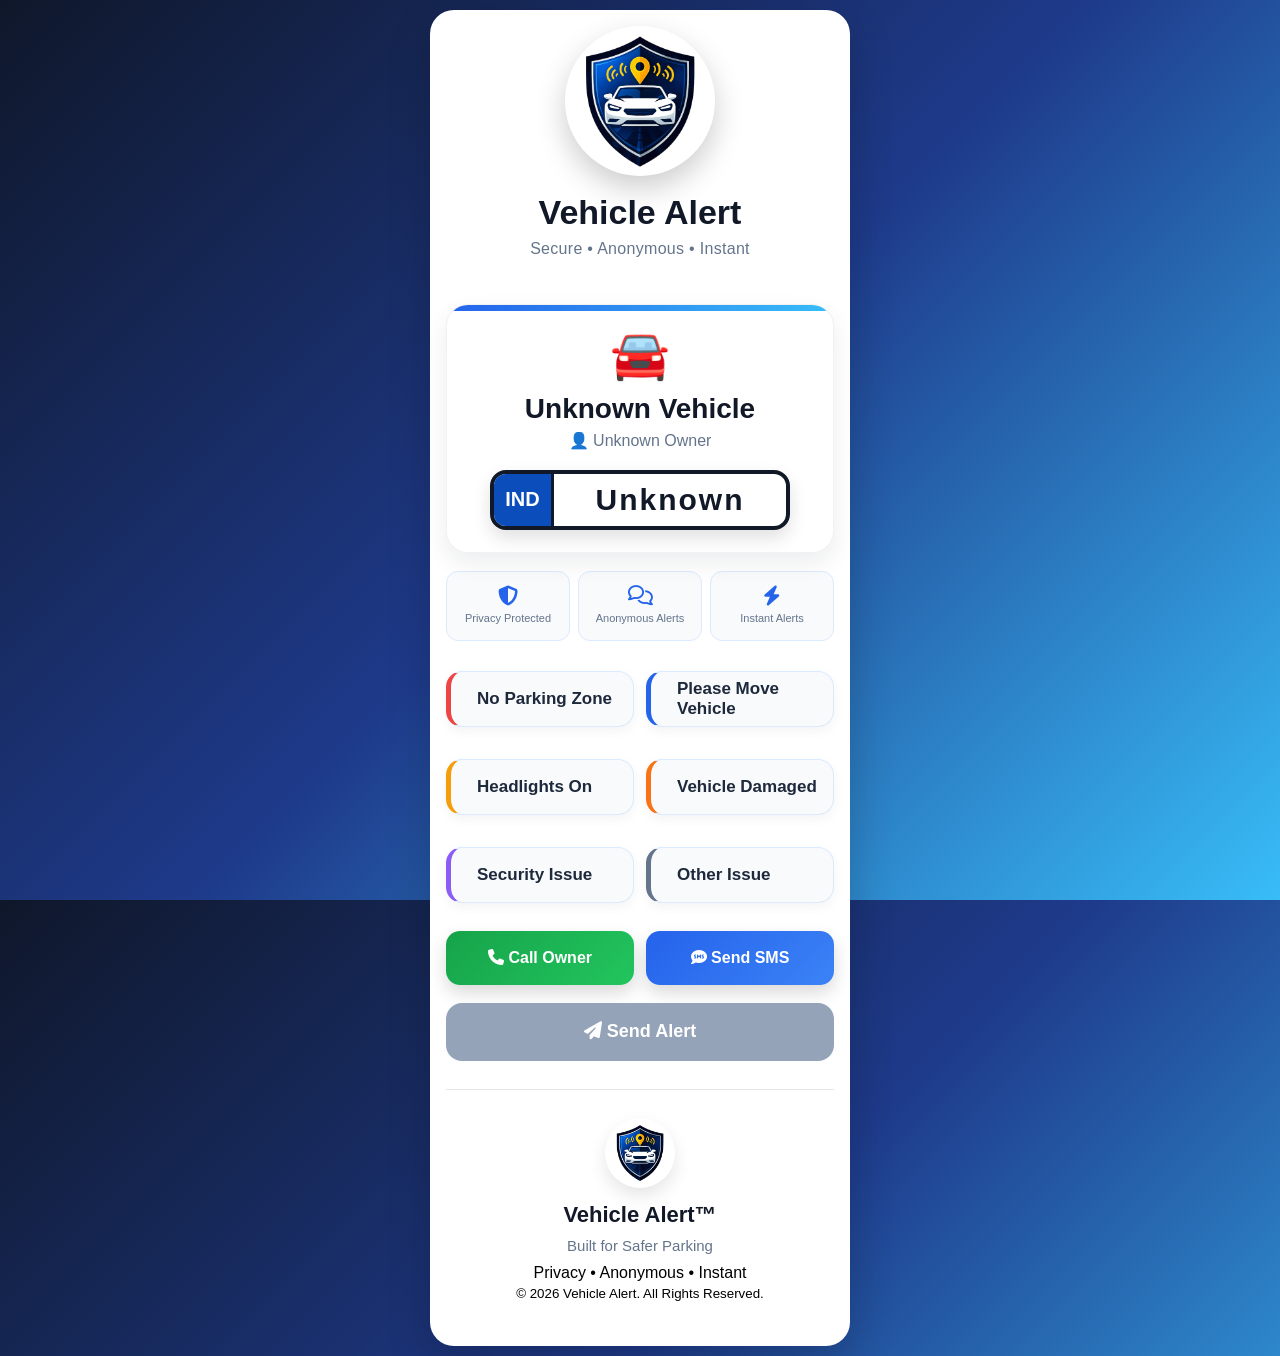
==== index.html @ 28fe3670 "Update svg index.html" ====
<!DOCTYPE html>
<html lang="en">

<head>

<meta charset="UTF-8">

<meta name="viewport" content="width=device-width, initial-scale=1.0">

<title>Vehicle Alert System</title>

<link rel="icon" href="images/logo.png">

<link rel="stylesheet"
href="https://cdnjs.cloudflare.com/ajax/libs/font-awesome/6.5.2/css/all.min.css">

<link rel="stylesheet" href="style.css">

</head>

<body>

<div class="container">

    <div class="page-header">

    <div class="logo-circle">

        <img src="images/logo.png"
             class="siteLogo"
             alt="Vehicle Alert">

    </div>

    <h1>Vehicle Alert</h1>

    <p class="subtitle">

        Secure • Anonymous • Instant

    </p>

</div>

    <!-- Vehicle Card -->

    <div class="vehicle-card">

        <div id="vehicleIcon" class="car-icon">
            🚘
        </div>

        <h2 id="carName">
            Loading...
        </h2>

        <p class="owner">

            👤
            <span id="ownerName">
                Loading...
            </span>

        </p>

        <!-- Number Plate -->

        <div class="number-plate">

            <div class="plate-left">
                IND
            </div>

            <div class="plate-right">

                <span id="plateNumber">
                    Loading...
                </span>

            </div>

        </div>

    </div>

<!-- =========================
     TRUST BADGES
========================== -->

<div class="trust-section">

    <div class="trust-card">
        <i class="fa-solid fa-shield-halved"></i>
        <span>Privacy Protected</span>
    </div>

    <div class="trust-card">
        <i class="fa-regular fa-comments"></i>
        <span>Anonymous Alerts</span>
    </div>

    <div class="trust-card">
        <i class="fa-solid fa-bolt"></i>
        <span>Instant Alerts</span>
    </div>
</div>

 <!-- Issue Buttons -->

<div class="issue-grid">

    <button class="opt danger"
    onclick="selectIssue(this,'No Parking Zone')">
        <img src="images/icons/no-parking.svg" class="issue-icon" alt="">
        <span>No Parking Zone</span>
    </button>

    <button class="opt primary"
    onclick="selectIssue(this,'Please Move Vehicle')">
        <img src="images/icons/move.svg" class="issue-icon" alt="">
        <span>Please Move Vehicle</span>
    </button>

    <button class="opt warning"
    onclick="selectIssue(this,'Headlights On')">
        <img src="images/icons/headlight.svg" class="issue-icon" alt="">
        <span>Headlights On</span>
    </button>

    <button class="opt orange"
    onclick="selectIssue(this,'Vehicle Damaged')">
        <img src="images/icons/damage.svg" class="issue-icon" alt="">
        <span>Vehicle Damaged</span>
    </button>

    <button class="opt purple"
    onclick="selectIssue(this,'Security Issue')">
        <img src="images/icons/security.svg" class="issue-icon" alt="">
        <span>Security Issue</span>
    </button>

    <button class="opt gray"
    onclick="selectIssue(this,'Other Issue')">
        <img src="images/icons/other.svg" class="issue-icon" alt="">
        <span>Other Issue</span>
    </button>

</div>

<textarea
id="otherIssue"
placeholder="Describe your issue..."
style="
display:none;
width:100%;
height:90px;
margin-top:14px;
padding:14px;
border-radius:14px;
border:2px solid #dbeafe;
font-size:15px;
resize:none;
outline:none;">
</textarea>

    <!-- Send Button -->

<div class="action-row">

    <button id="callBtn" class="call-btn" onclick="callOwner()">
        <i class="fa-solid fa-phone"></i>
        <span>Call Owner</span>
    </button>

    <button id="smsBtn" class="sms-btn" onclick="sendSMS()">
        <i class="fa-solid fa-comment-sms"></i>
        <span>Send SMS</span>
    </button>

</div>

<button
id="sendBtn"
class="send-btn"
onclick="sendAlert()"
disabled>

<i class="fa-solid fa-paper-plane"></i>

<span>Send Alert</span>

</button>

<footer class="footer">

<div class="footer-logo">

<img src="images/logo.png" alt="Vehicle Alert">

</div>

<h3>Vehicle Alert™</h3>

<p class="footer-tagline">

Built for Safer Parking

</p>

<p>

Privacy • Anonymous • Instant

</p>

<small>

© 2026 Vehicle Alert. All Rights Reserved.

</small>

</footer>

</div>

<!-- =========================
     Success Popup
========================== -->

<div id="success">

    <div class="success-card">

        <h2>✅ Alert Sent Successfully</h2>

        <p>
            Vehicle Owner has been notified successfully.
        </p>

    </div>

</div>

<!-- =========================
     Confirmation Popup
========================== -->

<div id="confirmPopup">

    <div class="confirm-card">

        <h2>⚠️ Confirm Alert</h2>

        <p>
            Are you sure you want to notify the vehicle owner?
        </p>

        <div class="confirm-buttons">

            <button
            id="cancelBtn"
            onclick="closeConfirm()">

                Cancel

            </button>

            <button
            id="confirmBtn"
            onclick="confirmSend()">

                Send Alert

            </button>

        </div>

    </div>

</div>


<!-- Load Script -->

<script src="script.js"></script>

</body>
</html>
---- style.css ----
/* ==================================================
   VEHICLE ALERT V3.0
   FINAL PREMIUM UI
================================================== */

*{
    margin:0;
    padding:0;
    box-sizing:border-box;
    -webkit-tap-highlight-color:transparent;
    font-family:"Segoe UI",Arial,sans-serif;
}

html{

    height:100%;

    overflow-x:hidden;

}

body{

    min-height:100vh;

    background:linear-gradient(135deg,#0f172a,#1e3a8a,#38bdf8);

    display:flex;

    justify-content:center;

    align-items:center;

    padding:10px;

    overflow-x:hidden;

}

.container{

    width:96%;

    max-width:420px;

    background:#ffffff;

    border-radius:24px;

    padding:16px;

    box-shadow:
    0 18px 45px rgba(0,0,0,.20);

}

h1{

    text-align:center;

    font-size:34px;

    font-weight:700;

    color:#111827;

    margin-bottom:4px;

}

.subtitle{

    text-align:center;

    font-size:13px;

    color:#6b7280;

    margin-bottom:16px;

    letter-spacing:.3px;

}

    /* =====================================
   PREMIUM VEHICLE CARD
===================================== */

.vehicle-card{

    background:#ffffff;

    border-radius:22px;

    padding:22px;

    margin-bottom:18px;

    text-align:center;

    border:1px solid #e5e7eb;

    box-shadow:0 10px 25px rgba(15,23,42,.08);

    position:relative;

    overflow:hidden;

}

/* Blue top accent */

.vehicle-card::before{

    content:"";

    position:absolute;

    top:0;
    left:0;

    width:100%;
    height:6px;

    background:linear-gradient(90deg,#2563eb,#38bdf8);

}

.car-icon{

    font-size:48px;

    margin-bottom:10px;

}

#carName{

    font-size:28px;

    font-weight:800;

    color:#111827;

    margin-bottom:6px;

}

.owner{

    font-size:16px;

    color:#64748b;

    font-weight:500;

    margin-bottom:18px;

}

/* ==========================
   PREMIUM NUMBER PLATE
========================== */

.number-plate{

    width:300px;

    max-width:100%;

    height:60px;

    margin:auto;

    display:flex;

    overflow:hidden;

    border:4px solid #111827;

    border-radius:16px;

    background:#ffffff;

    box-shadow:0 8px 18px rgba(0,0,0,.12);

}

.plate-left{

    width:60px;

    background:#0b4dbb;

    color:#ffffff;

    display:flex;

    justify-content:center;

    align-items:center;

    font-weight:700;

    font-size:20px;

    border-right:3px solid #111827;

}

.plate-right{

    flex:1;

    display:flex;

    justify-content:center;

    align-items:center;

}

#plateNumber{

    font-size:30px;

    font-weight:900;

    font-family:"Arial Black",sans-serif;

    letter-spacing:2px;

    color:#111827;

}
/* =====================================
   PREMIUM ISSUE BUTTONS
===================================== */

.opt{

    width:100%;

    height:56px;

    margin:10px 0;

    border:none;

    border-radius:16px;

    background:#f8fafc;

    border:1px solid #dbeafe;

    color:#1e293b;

    font-size:17px;

    font-weight:700;

    display:flex;

    align-items:center;

    justify-content:flex-start;

    gap:10px;

    cursor:pointer;

    transition:all .25s ease;

    box-shadow:0 4px 12px rgba(0,0,0,.05);
 padding:0 16px;

text-align:left;

}

.opt:hover{

    background:#2563eb;

    color:#ffffff;

    transform:translateY(-2px);

    box-shadow:0 8px 20px rgba(37,99,235,.25);

}

.opt.active{

    background:linear-gradient(90deg,#16a34a,#22c55e);

    color:#ffffff;

    border:none;

    box-shadow:0 8px 20px rgba(22,163,74,.30);
}

.opt i{

    width:24px;

    font-size:20px;

    text-align:center;

}



/* =====================================
   OTHER ISSUE
===================================== */

#otherIssue{

    display:none;

    width:100%;

    height:70px;

    margin-top:8px;

    padding:10px;

    border:2px solid #dbeafe;

    border-radius:10px;

    font-size:14px;

    resize:none;

    outline:none;

}

/* =====================================
   PREMIUM ACTION BUTTONS
===================================== */

.action-row{

    display:flex;

    gap:12px;

    margin-top:18px;

}

.action-row button{

    flex:1;

    height:54px;

    border:none;

    border-radius:14px;

    color:#fff;

    font-size:16px;

    font-weight:700;

    cursor:pointer;

    transition:.25s;

    box-shadow:0 8px 18px rgba(0,0,0,.15);

}

.action-row button:hover{

    transform:translateY(-2px);

}

#callBtn{

    background:linear-gradient(135deg,#16a34a,#22c55e);

}

#smsBtn{

    background:linear-gradient(135deg,#2563eb,#3b82f6);

}

/* =====================================
   SEND ALERT BUTTON
===================================== */

#sendBtn{

    width:100%;

    height:58px;

    margin-top:18px;

    border:none;

    border-radius:16px;

    background:#94a3b8;

    color:#fff;

    font-size:18px;

    font-weight:800;

    transition:.25s;

    cursor:not-allowed;

}

#sendBtn.active{

    background:linear-gradient(135deg,#ef4444,#dc2626);

    cursor:pointer;

    box-shadow:0 10px 22px rgba(239,68,68,.30);

}

#sendBtn.active:hover{

    transform:translateY(-2px);

}
/* =====================================
   SUCCESS POPUP
===================================== */

#success{

    position:fixed;

    inset:0;

    display:none;

    justify-content:center;

    align-items:center;

    background:rgba(0,0,0,.70);

    z-index:9999;

}

#success.show{

    display:flex;

}

.success-card{

    width:90%;

    max-width:300px;

    background:#fff;

    border-radius:18px;

    padding:22px;

    text-align:center;

    box-shadow:0 18px 40px rgba(0,0,0,.25);

    animation:pop .25s ease;

}

.success-card h2{

    color:#16a34a;

    font-size:22px;

    margin-bottom:8px;

}

.success-card p{

    color:#64748b;

    font-size:15px;

}


/* =====================================
   CONFIRM POPUP
===================================== */

#confirmPopup{

    position:fixed;

    inset:0;

    display:none;

    justify-content:center;

    align-items:center;

    background:rgba(0,0,0,.70);

    z-index:10000;

}

#confirmPopup.show{

    display:flex;

}

.confirm-card{

    width:90%;

    max-width:320px;

    background:#fff;

    border-radius:18px;

    padding:22px;

    text-align:center;

    box-shadow:0 18px 40px rgba(0,0,0,.25);

    animation:pop .25s ease;

}

.confirm-card h2{

    font-size:22px;

    color:#111827;

    margin-bottom:10px;

}

.confirm-card p{

    color:#64748b;

    line-height:1.5;

    margin-bottom:18px;

}

.confirm-buttons{

    display:flex;

    gap:10px;

}

.confirm-buttons button{

    flex:1;

    height:42px;

    border:none;

    border-radius:12px;

    font-size:15px;

    font-weight:600;

    cursor:pointer;

}

.confirm-buttons button:first-child{

    background:#e5e7eb;

    color:#111827;

}

.confirm-buttons button:last-child{

    background:#ef4444;

    color:#fff;

}


/* =====================================
   MOBILE RESPONSIVE
===================================== */

@media (max-width:480px){

    body{

        padding:8px;

    }

    .container{

        max-width:100%;

        padding:14px;

        border-radius:20px;

    }

    .number-plate{

        width:260px;

        height:50px;

    }

    .plate-left{

        width:48px;

        font-size:15px;

    }

    #plateNumber{

        font-size:20px;

    }

}
/* =====================================
   FINAL PREMIUM POLISH
===================================== */

/* Smooth Animation */

button,
.vehicle-card,
.container{

    transition:all .25s ease;

}

/* Better Button Touch */

button{

    -webkit-tap-highlight-color:transparent;

}

/* Compact Headings */

h1{

    line-height:1.1;

}

.subtitle{

    line-height:1.3;

}

/* Compact Text */

p{

    line-height:1.3;

}

/* Textarea */

#otherIssue{

    margin-bottom:8px;

}

/* Hover Effects */

.opt:hover,
#callBtn:hover,
#smsBtn:hover,
#sendBtn.active:hover{

    transform:translateY(-1px);

    box-shadow:0 6px 14px rgba(0,0,0,.15);

}

/* Vehicle Card Hover */

.vehicle-card:hover{

    transform:translateY(-2px);

}

/* Container Shadow */

.container{

    overflow:hidden;

}

/* Prevent Horizontal Scroll */

html,
body{

    overflow-x:hidden;

}

/* Small Phones */

@media (max-height:700px){

    h1{

        font-size:30px;

    }

    .subtitle{

        margin-bottom:10px;

    }

    .vehicle-card{

        padding:12px;

        margin-bottom:10px;

    }

    .opt{

        height:40px;

        margin:5px 0;

        font-size:14px;

    }

    .action-row button{

        height:40px;

        font-size:14px;

    }

    #sendBtn{

        height:44px;

        font-size:15px;

    }

    #otherIssue{

        height:60px;

    }

}
/* ==========================================
   VEHICLE ALERT V3.0 FINAL
   FINAL OPTIMIZATION
========================================== */

/* Smooth scrolling */

html{

    scroll-behavior:smooth;

}

/* Images */

img{

    max-width:100%;

    height:auto;

    display:block;

}

/* Inputs */

input,
textarea,
button{

    font-family:inherit;

}

/* Remove blue tap */

button,
input,
textarea{

    -webkit-tap-highlight-color:transparent;

}

/* Better Focus */

button:focus,
input:focus,
textarea:focus{

    outline:none;

}

/* Prevent text selection on buttons */

button{

    user-select:none;

}

/* Better number plate */

.number-plate{

    overflow:hidden;

}

/* Vehicle Card */

.vehicle-card{

    border:1px solid rgba(0,0,0,.05);

}

/* Popup Animation */

.confirm-card,
.success-card{

    animation:popup .25s ease;

}

@keyframes popup{

    from{

        transform:scale(.92);

        opacity:0;

    }

    to{

        transform:scale(1);

        opacity:1;

    }

}

/* Better Button Press */

button:active{

    transform:scale(.98);

}

/* Disable horizontal scroll */

body{

    overflow-x:hidden;

}
/* ==========================================
   PREMIUM HEADER FINAL
========================================== */

.page-header{

    display:flex;
    flex-direction:column;
    align-items:center;
    margin-bottom:28px;

}

.logo-circle{

    width:150px;
    height:150px;

    background:#ffffff;

    border-radius:50%;

    display:flex;
    justify-content:center;
    align-items:center;

    overflow:hidden;

    margin-bottom:18px;

    box-shadow:0 12px 30px rgba(0,0,0,.20);

}

.siteLogo{

    width:135px;
    height:135px;

    object-fit:contain;

    display:block;

    max-width:none;

}

.page-header h1{

    color:#111827;

    font-size:34px;

    font-weight:800;

    margin:0;

}

.page-header .subtitle{

    color:#64748b;

    font-size:16px;

    margin-top:8px;

}


/* ==========================================
   PROFESSIONAL FOOTER
========================================== */

.footer{

    margin-top:28px;

    padding:28px 20px;

    text-align:center;

    border-top:1px solid #e5e7eb;

}

.footer-logo{

    width:70px;

    height:70px;

    margin:0 auto 14px;

    background:#ffffff;

    border-radius:50%;

    display:flex;

    justify-content:center;

    align-items:center;

    box-shadow:0 8px 18px rgba(0,0,0,.10);

    overflow:hidden;

}

.footer-logo img{

    width:58px;

    height:58px;

    object-fit:contain;

}

.footer h3{

    font-size:22px;

    color:#111827;

    margin-bottom:8px;

    font-weight:800;

}

.footer-tagline{

    color:#64748b;

    font-size:15px;

    margin-bottom:8px;

}

.footer-version{

    color:#94a3b8;

    font-size:13px;

    letter-spacing:.5px;

}
/* =====================================
   TRUST SECTION
===================================== */

.trust-section{
    display:grid;
    grid-template-columns:repeat(3,1fr);
    gap:8px;
    margin:16px 0 20px;
}

.trust-card{
    background:#f8fafc;
    border:1px solid #dbeafe;
    border-radius:12px;
    padding:8px 6px;
    min-height:70px;

    display:flex;
    flex-direction:column;
    justify-content:center;
    align-items:center;

    transition:.25s ease;
}

.trust-card:hover{
    transform:translateY(-2px);
    box-shadow:0 6px 18px rgba(37,99,235,.12);
}

.trust-card i{
    font-size:20px;
    color:#2563eb;
    margin-bottom:6px;
}

.trust-card span{
    font-size:11px;
    font-weight:500;
    line-height:1.2;
    color:#64748b;
}

.issue-grid{

    display:grid;

    grid-template-columns:repeat(2,1fr);

    gap:12px;

    margin:16px 0;

}

.opt.danger{

    border-left:5px solid #ef4444;

}

.opt.primary{

    border-left:5px solid #2563eb;

}

.opt.warning{

    border-left:5px solid #f59e0b;

}

.opt.orange{

    border-left:5px solid #f97316;

}

.opt.purple{

    border-left:5px solid #8b5cf6;

}

.opt.gray{

    border-left:5px solid #64748b;

}
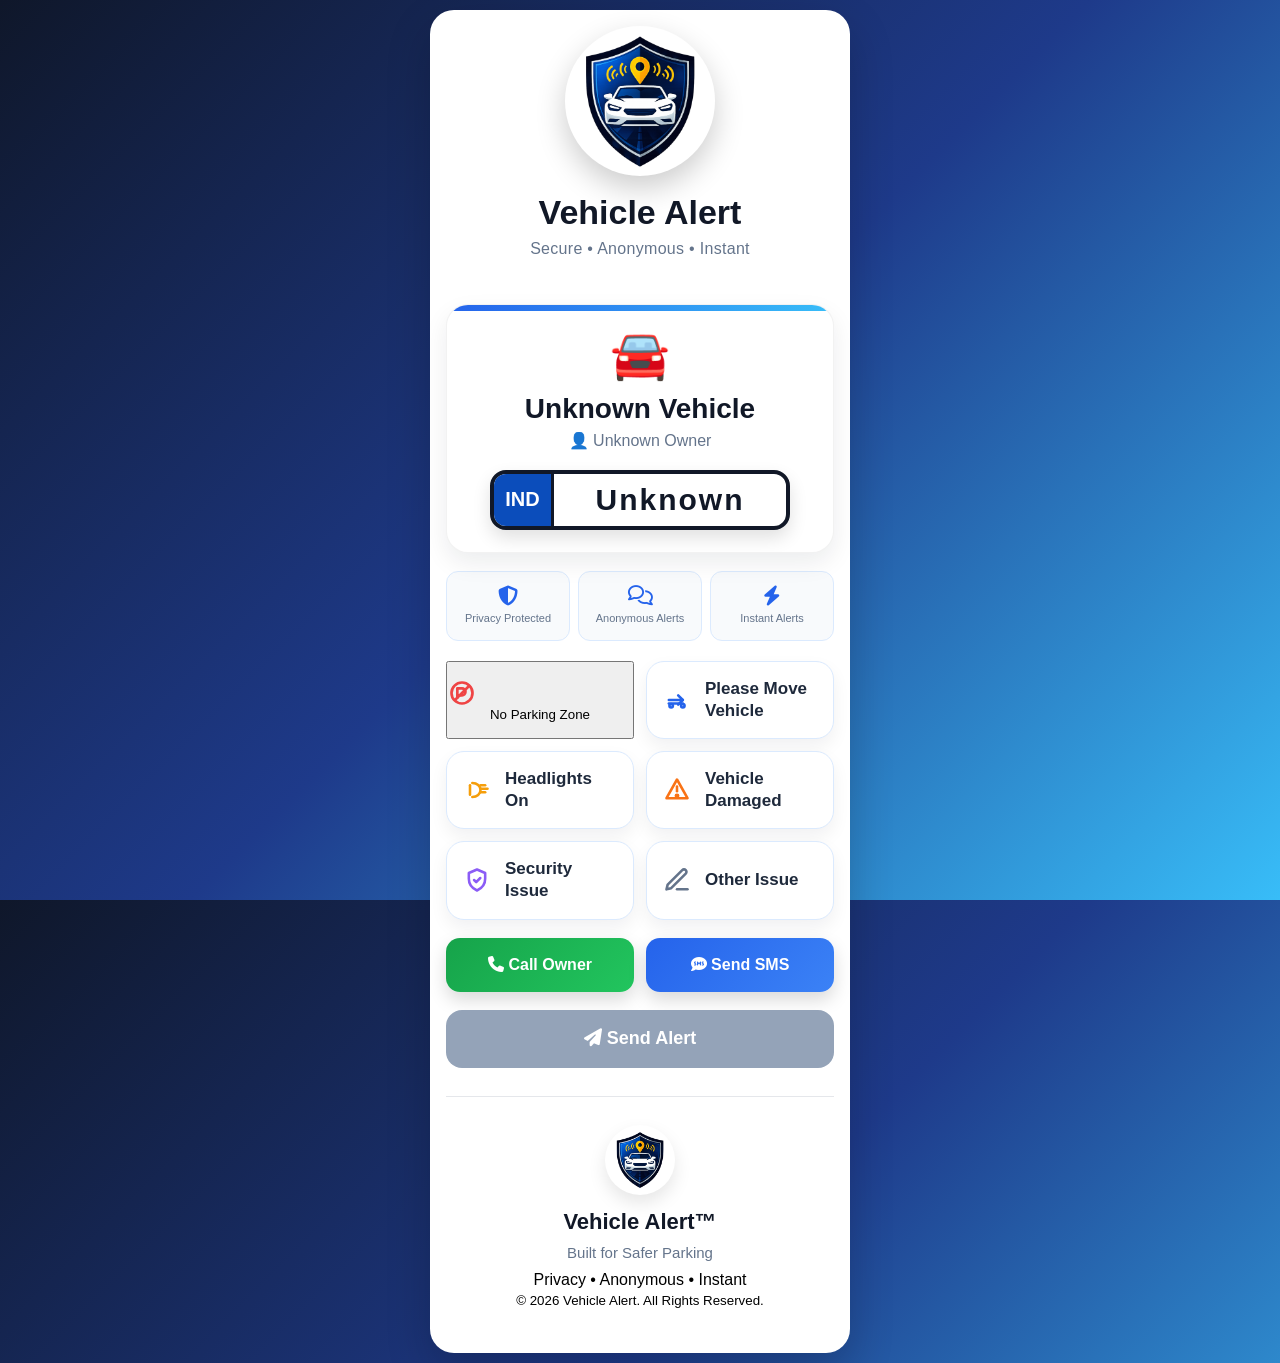
==== commit d4f734a2: "Update index.html" ====
--- a/index.html
+++ b/index.html
@@ -109,7 +109,7 @@
 
 <div class="issue-grid">
 
-    <button class="opt danger"
+    <button class=""
     onclick="selectIssue(this,'No Parking Zone')">
         <img src="images/icons/no-parking.svg" class="issue-icon" alt="">
         <span>No Parking Zone</span>
--- a/style.css
+++ b/style.css
@@ -241,73 +241,88 @@
 
     width:100%;
 
-    height:56px;
-
-    margin:10px 0;
-
-    border:none;
-
-    border-radius:16px;
-
-    background:#f8fafc;
+    min-height:72px;
+
+    padding:16px;
+
+    border-radius:18px;
+
+    background:#ffffff;
 
     border:1px solid #dbeafe;
 
+    display:flex;
+
+    align-items:center;
+
+    justify-content:flex-start;
+
+    gap:14px;
+
+    cursor:pointer;
+
+    transition:.25s ease;
+
+    box-shadow:0 8px 18px rgba(15,23,42,.06);
+
     color:#1e293b;
 
     font-size:17px;
 
     font-weight:700;
 
-    display:flex;
-
-    align-items:center;
-
-    justify-content:flex-start;
-
-    gap:10px;
-
-    cursor:pointer;
-
-    transition:all .25s ease;
-
-    box-shadow:0 4px 12px rgba(0,0,0,.05);
- padding:0 16px;
-
-text-align:left;
+    text-align:left;
 
 }
 
 .opt:hover{
 
-    background:#2563eb;
+    transform:translateY(-3px);
+
+    box-shadow:0 12px 24px rgba(37,99,235,.18);
+
+}
+
+.opt.active{
+
+    background:linear-gradient(135deg,#2563eb,#1d4ed8);
 
     color:#ffffff;
 
-    transform:translateY(-2px);
-
-    box-shadow:0 8px 20px rgba(37,99,235,.25);
-
-}
-
-.opt.active{
-
-    background:linear-gradient(90deg,#16a34a,#22c55e);
-
-    color:#ffffff;
-
-    border:none;
-
-    box-shadow:0 8px 20px rgba(22,163,74,.30);
-}
-
-.opt i{
+    border-color:#2563eb;
+
+}
+
+.opt span{
+
+    flex:1;
+
+    line-height:1.3;
+
+}
+
+.issue-icon{
 
     width:24px;
-
-    font-size:20px;
-
-    text-align:center;
+    height:24px;
+
+    flex-shrink:0;
+
+    object-fit:contain;
+
+    transition:.25s ease;
+
+}
+
+.opt:hover .issue-icon{
+
+    transform:scale(1.08);
+
+}
+
+.opt.active .issue-icon{
+
+    filter:brightness(0) invert(1);
 
 }
 
@@ -663,6 +678,14 @@
         font-size:20px;
 
     }
+
+.issue-icon{
+
+    width:24px;
+
+    height:24px;
+
+}
 
 }
 /* =====================================
@@ -1142,38 +1165,39 @@
 
 }
 
-.opt.danger{
-
-    border-left:5px solid #ef4444;
-
-}
-
-.opt.primary{
-
-    border-left:5px solid #2563eb;
-
-}
-
-.opt.warning{
-
-    border-left:5px solid #f59e0b;
-
-}
-
-.opt.orange{
-
-    border-left:5px solid #f97316;
-
-}
-
-.opt.purple{
-
-    border-left:5px solid #8b5cf6;
-
-}
-
-.opt.gray{
-
-    border-left:5px solid #64748b;
+
+/* =====================================
+   VEHICLE ALERT ICONS
+===================================== */
+
+.issue-icon{
+
+    width:28px;
+
+    height:28px;
+
+    object-fit:contain;
+
+    flex-shrink:0;
+
+    transition:.25s ease;
+
+}
+
+.opt span{
+
+    flex:1;
+
+}
+
+.opt:hover .issue-icon{
+
+    transform:scale(1.08);
+
+}
+
+.opt.active .issue-icon{
+
+    filter:brightness(0) invert(1);
 
 }
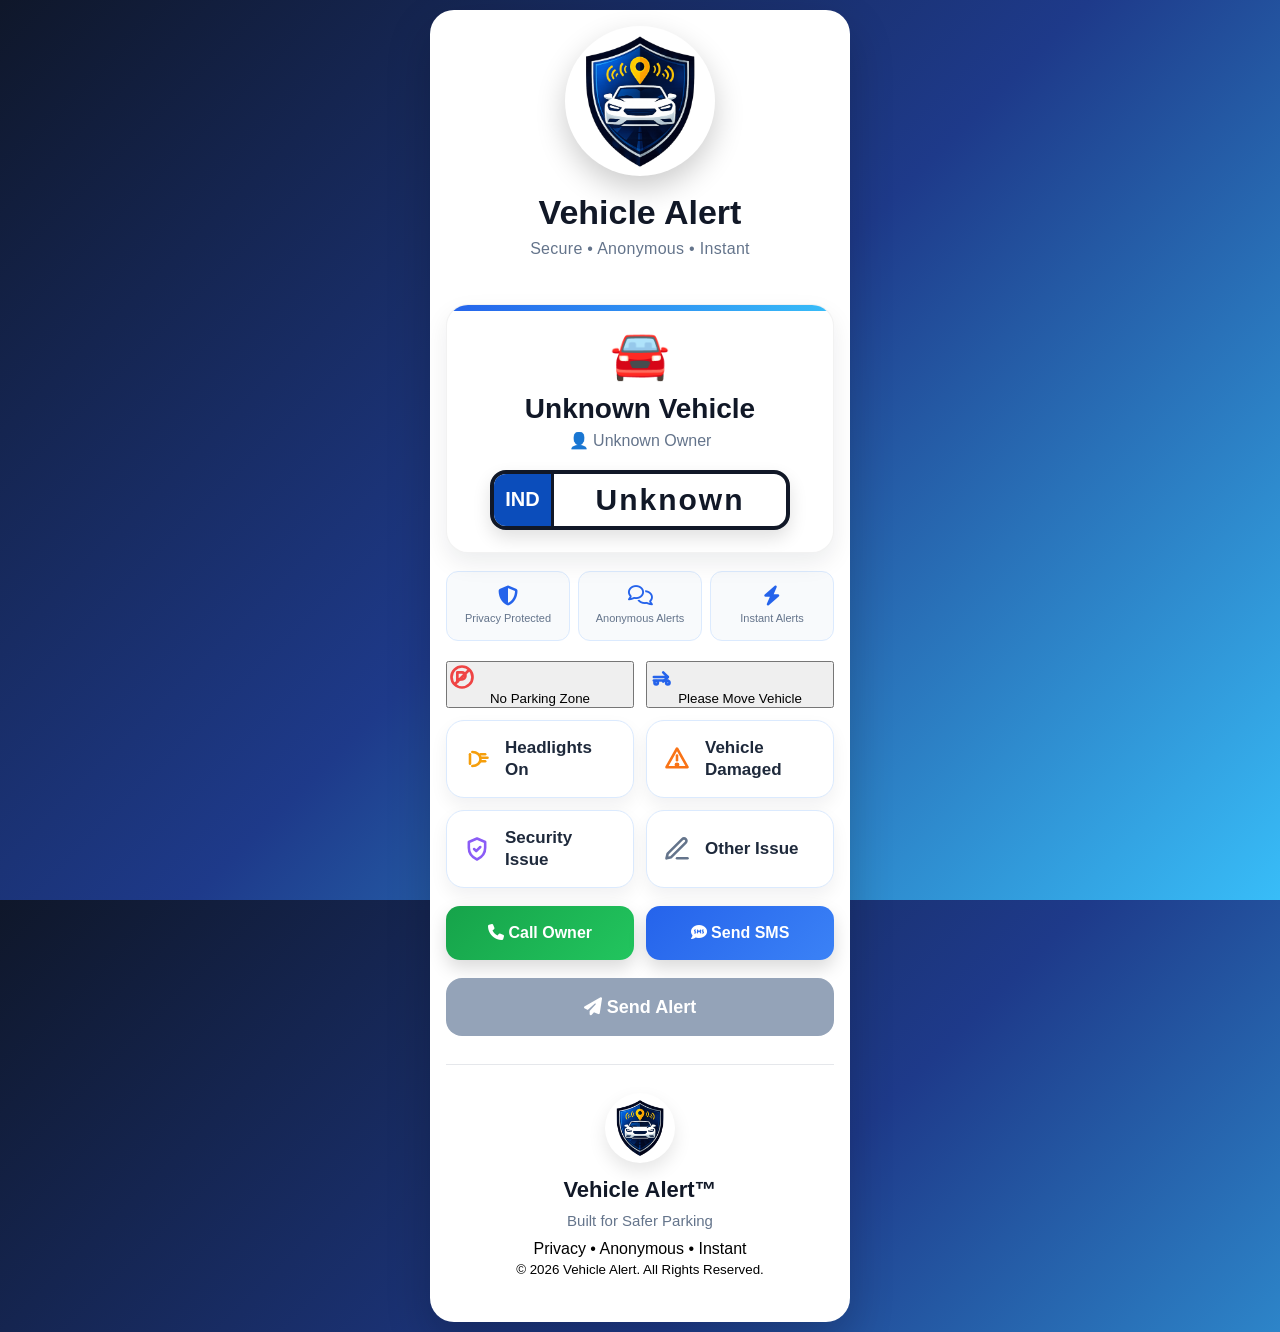
==== commit 7337d8be: "Update index.html" ====
--- a/index.html
+++ b/index.html
@@ -115,7 +115,7 @@
         <span>No Parking Zone</span>
     </button>
 
-    <button class="opt primary"
+    <button class=""
     onclick="selectIssue(this,'Please Move Vehicle')">
         <img src="images/icons/move.svg" class="issue-icon" alt="">
         <span>Please Move Vehicle</span>
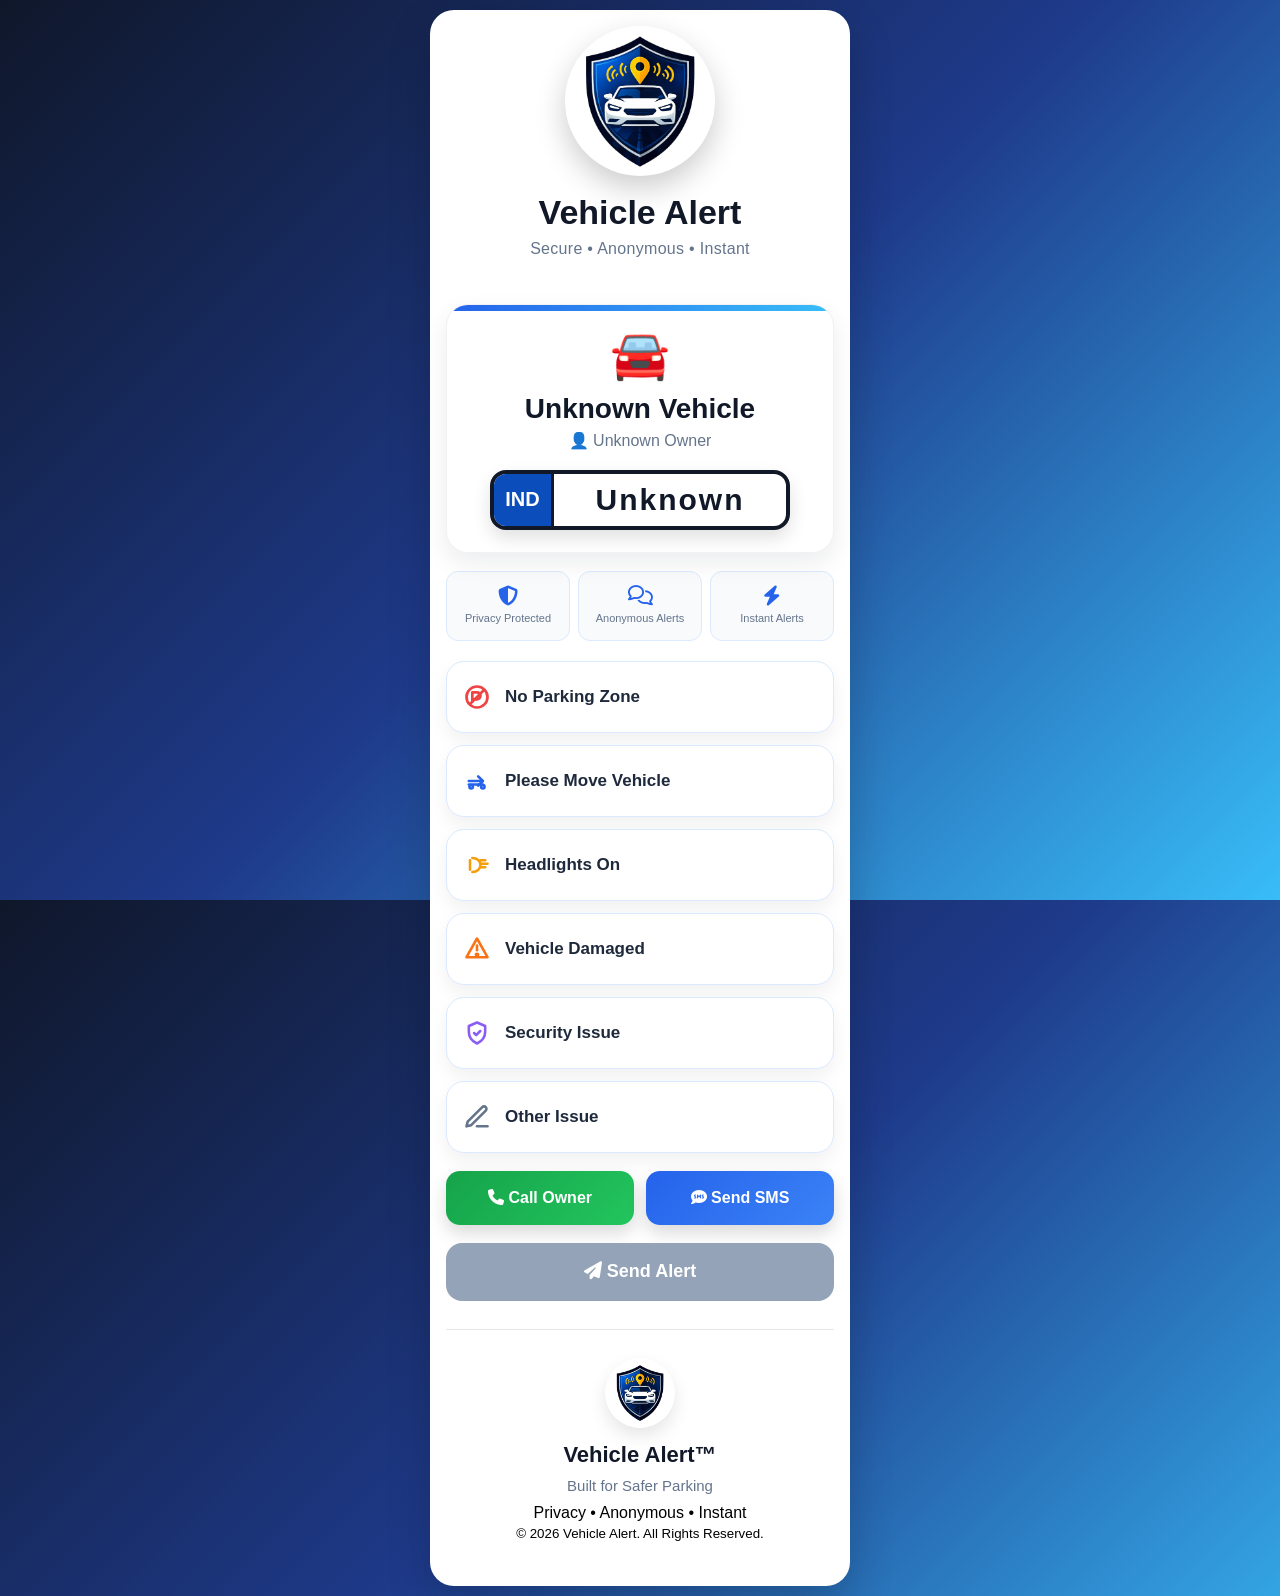
==== commit 02e3070c: "Update index.html" ====
--- a/index.html
+++ b/index.html
@@ -109,13 +109,13 @@
 
 <div class="issue-grid">
 
-    <button class=""
+    <button class="opt danger"
     onclick="selectIssue(this,'No Parking Zone')">
         <img src="images/icons/no-parking.svg" class="issue-icon" alt="">
         <span>No Parking Zone</span>
     </button>
 
-    <button class=""
+    <button class="opt primary"
     onclick="selectIssue(this,'Please Move Vehicle')">
         <img src="images/icons/move.svg" class="issue-icon" alt="">
         <span>Please Move Vehicle</span>
--- a/style.css
+++ b/style.css
@@ -1157,7 +1157,7 @@
 
     display:grid;
 
-    grid-template-columns:repeat(2,1fr);
+    grid-template-columns:1fr;
 
     gap:12px;
 
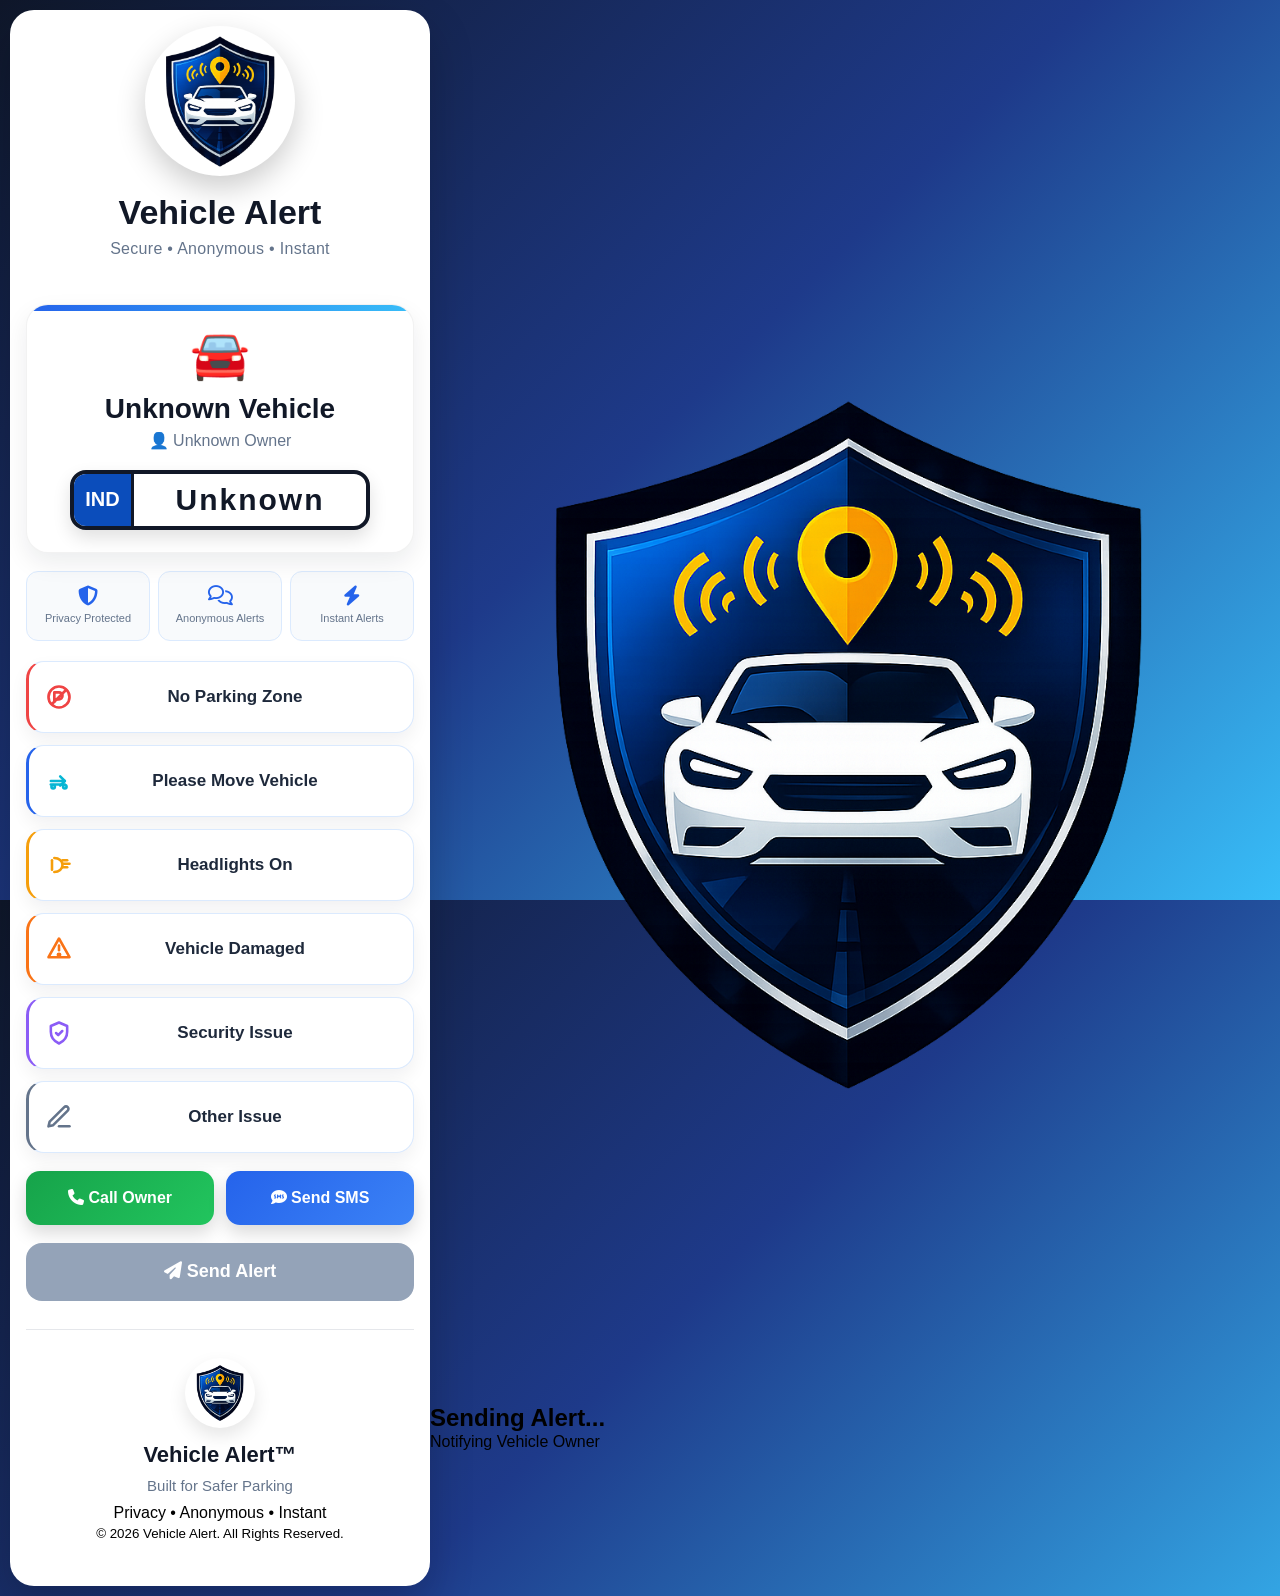
==== commit e4945b84: "Update index.html" ====
--- a/index.html
+++ b/index.html
@@ -279,6 +279,19 @@
 
 </div>
 
+<div id="loadingOverlay">
+    <div class="loader-box">
+
+        <img src="logo.png" class="loader-logo">
+
+        <div class="loader-spinner"></div>
+
+        <h2>Sending Alert...</h2>
+
+        <p>Notifying Vehicle Owner</p>
+
+    </div>
+</div>
 
 <!-- Load Script -->
 
--- a/style.css
+++ b/style.css
@@ -255,9 +255,9 @@
 
     align-items:center;
 
-    justify-content:flex-start;
-
-    gap:14px;
+    justify-content:center;
+
+    gap:12px;
 
     cursor:pointer;
 
@@ -271,8 +271,11 @@
 
     font-weight:700;
 
-    text-align:left;
-
+    text-align:center;
+
+    position:relative;
+
+    overflow:hidden;
 }
 
 .opt:hover{
@@ -283,20 +286,25 @@
 
 }
 
+
 .opt.active{
 
     background:linear-gradient(135deg,#2563eb,#1d4ed8);
 
-    color:#ffffff;
+    color:#fff;
 
     border-color:#2563eb;
 
-}
-
+    box-shadow:
+    0 0 0 2px rgba(37,99,235,.20),
+    0 12px 28px rgba(37,99,235,.35);
+
+    transform:translateY(-2px) scale(1.02);
+}
 .opt span{
 
-    flex:1;
-
+    flex:none;
+    text-align:center;
     line-height:1.3;
 
 }
@@ -320,13 +328,11 @@
 
 }
 
+
+
 .opt.active .issue-icon{
-
-    filter:brightness(0) invert(1);
-
-}
-
-
+    filter:none;
+}
 
 /* =====================================
    OTHER ISSUE
@@ -1196,8 +1202,68 @@
 
 }
 
-.opt.active .issue-icon{
-
-    filter:brightness(0) invert(1);
+
+
+.opt.danger{
+    border-left:3px solid #ef4444;
+}
+
+.opt.primary{
+    border-left:3px solid #2563eb;
+}
+
+.opt.warning{
+    border-left:3px solid #f59e0b;
+}
+
+.opt.orange{
+    border-left:3px solid #f97316;
+}
+
+.opt.purple{
+    border-left:3px solid #8b5cf6;
+}
+
+.opt.gray{
+    border-left:3px solid #64748b;
+}
+
+.opt::after{
+
+    content:"";
+
+    opacity:0;
+
+    transition:.25s;
+
+}
+
+.opt.active::after{
+
+    content:"✓";
+
+    width:30px;
+
+    height:30px;
+
+    border-radius:50%;
+
+    background:#22c55e;
+
+    color:#fff;
+
+    display:flex;
+
+    align-items:center;
+
+    justify-content:center;
+
+    font-size:18px;
+
+    font-weight:700;
+
+    box-shadow:0 4px 14px rgba(34,197,94,.45);
+
+    opacity:1;
 
 }
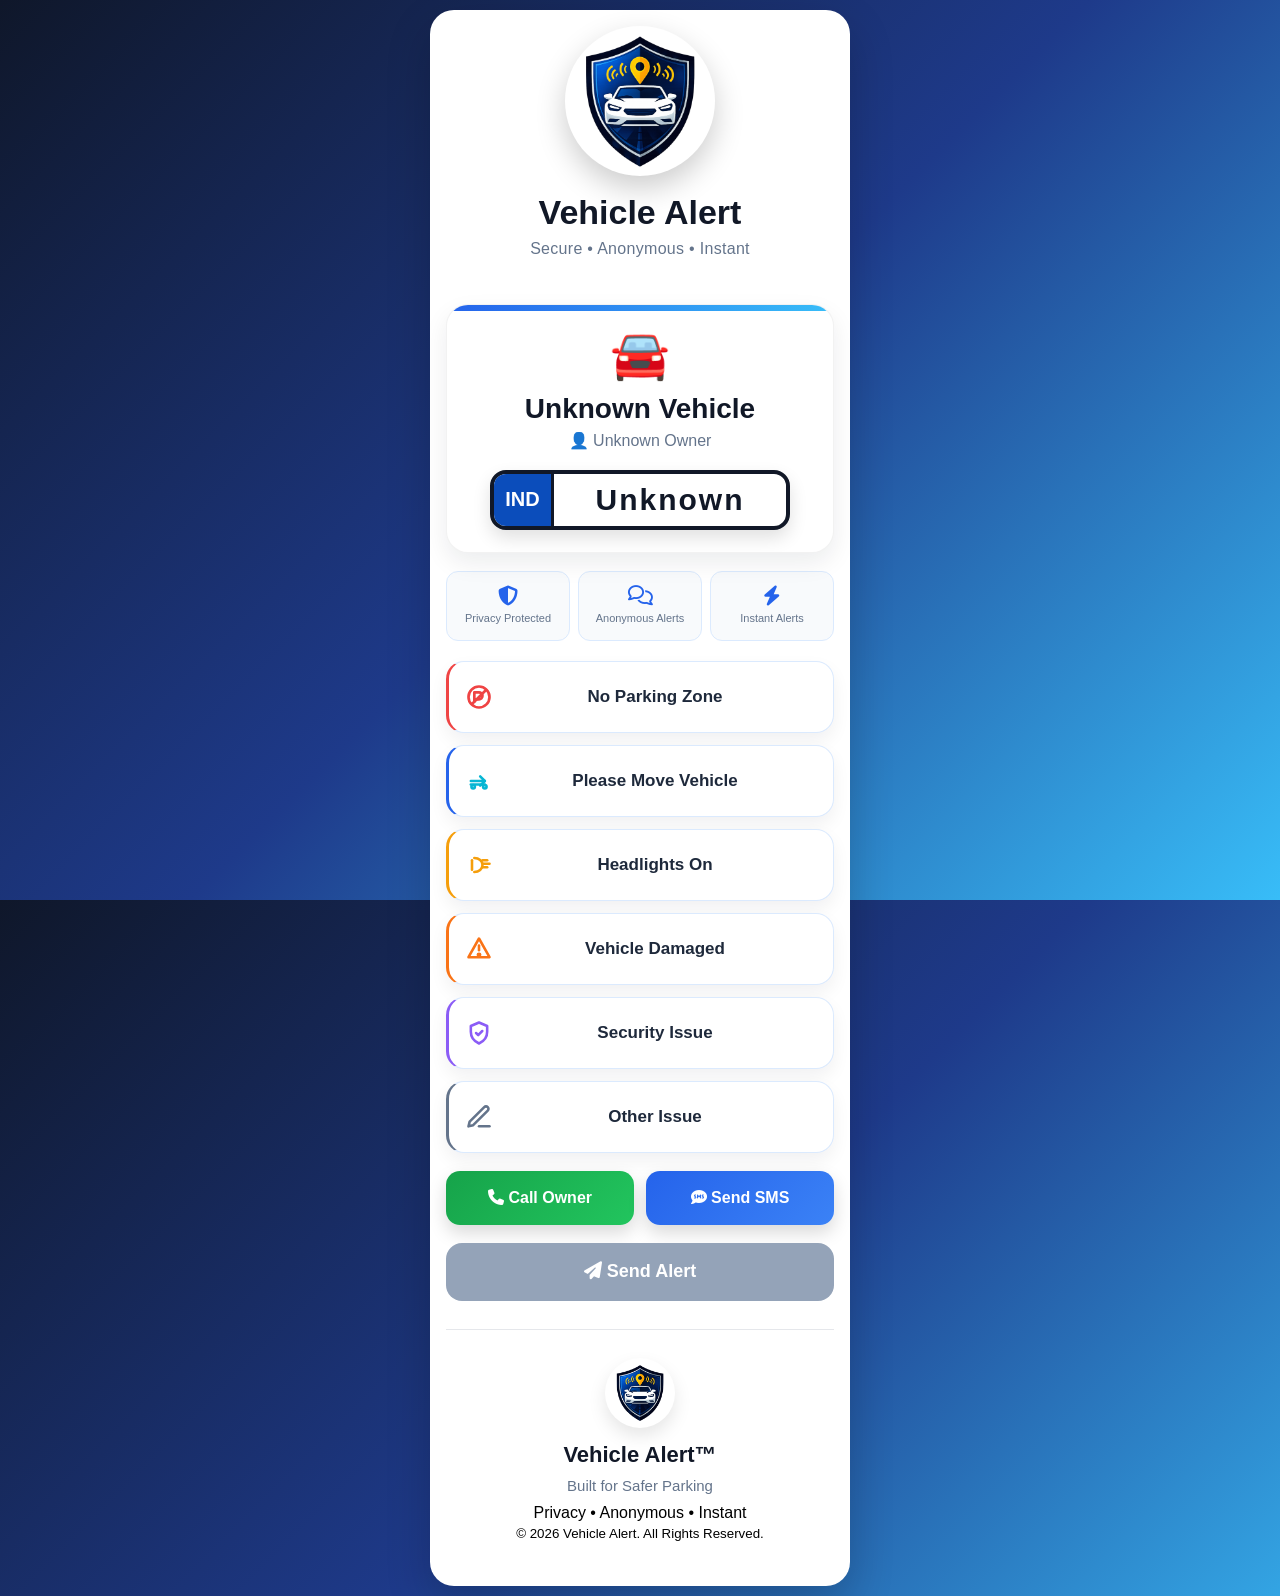
==== commit 599e3f4d: "Update index.html" ====
--- a/index.html
+++ b/index.html
@@ -244,33 +244,37 @@
 <!-- =========================
      Confirmation Popup
 ========================== -->
-
-<div id="confirmPopup">
-
-    <div class="confirm-card">
-
-        <h2>⚠️ Confirm Alert</h2>
+<div id="confirmPopup" class="popup-overlay">
+
+    <div class="popup-card">
+
+        <button class="popup-close"
+                onclick="closeConfirm()">
+            ✕
+        </button>
+
+        <div class="popup-icon">
+            🚨
+        </div>
+
+        <h2>Confirm Alert</h2>
 
         <p>
             Are you sure you want to notify the vehicle owner?
         </p>
 
-        <div class="confirm-buttons">
+        <div class="popup-buttons">
 
             <button
-            id="cancelBtn"
-            onclick="closeConfirm()">
-
+                class="cancel-btn"
+                onclick="closeConfirm()">
                 Cancel
-
             </button>
 
             <button
-            id="confirmBtn"
-            onclick="confirmSend()">
-
-                Send Alert
-
+                class="confirm-btn"
+                onclick="confirmSend()">
+                🚨 Send Alert
             </button>
 
         </div>
--- a/style.css
+++ b/style.css
@@ -1266,4 +1266,254 @@
 
     opacity:1;
 
+}
+
+/* ===== PREMIUM LOADER ===== */
+
+#loadingOverlay{
+    position:fixed;
+    inset:0;
+    background:rgba(15,23,42,.78);
+    backdrop-filter:blur(10px);
+    display:none;
+    justify-content:center;
+    align-items:center;
+    z-index:99999;
+}
+
+#loadingOverlay.show{
+    display:flex;
+}
+
+.loader-box{
+    width:290px;
+    background:#fff;
+    border-radius:22px;
+    padding:30px;
+    text-align:center;
+    animation:popup .3s ease;
+}
+
+.loader-logo{
+    width:80px;
+    height:80px;
+    margin:auto auto 18px;
+}
+
+.loader-spinner{
+    width:48px;
+    height:48px;
+    margin:0 auto 18px;
+    border:4px solid #dbeafe;
+    border-top:4px solid #2563eb;
+    border-radius:50%;
+    animation:spin .8s linear infinite;
+}
+
+.loader-box h2{
+    font-size:24px;
+    color:#111827;
+    margin-bottom:8px;
+}
+
+.loader-box p{
+    color:#64748b;
+}
+
+@keyframes spin{
+    to{
+        transform:rotate(360deg);
+    }
+}
+.popup-overlay{
+
+position:fixed;
+inset:0;
+
+background:rgba(10,15,30,.55);
+backdrop-filter:blur(8px);
+
+display:flex;
+align-items:center;
+justify-content:center;
+
+opacity:0;
+visibility:hidden;
+
+transition:.3s;
+
+z-index:9999;
+
+}
+
+.popup-overlay.show{
+
+opacity:1;
+visibility:visible;
+
+}
+
+.popup-card{
+
+width:90%;
+max-width:360px;
+
+background:#fff;
+
+border-radius:28px;
+
+padding:28px;
+
+text-align:center;
+
+position:relative;
+
+box-shadow:
+0 25px 60px rgba(0,0,0,.22);
+
+transform:scale(.88);
+
+transition:.35s cubic-bezier(.2,.8,.2,1);
+
+}
+
+.popup-overlay.show .popup-card{
+
+transform:scale(1);
+
+}
+
+.popup-close{
+
+position:absolute;
+right:16px;
+top:16px;
+
+border:none;
+background:none;
+
+font-size:20px;
+
+cursor:pointer;
+
+opacity:.45;
+
+}
+
+.popup-icon{
+
+width:74px;
+height:74px;
+
+margin:auto;
+
+border-radius:50%;
+
+display:flex;
+align-items:center;
+justify-content:center;
+
+font-size:34px;
+
+background:linear-gradient(
+135deg,
+#ff5d5d,
+#ff1f3d
+);
+
+color:#fff;
+
+box-shadow:
+0 10px 30px rgba(255,0,50,.35);
+
+margin-bottom:18px;
+
+}
+
+.popup-card h2{
+
+font-size:31px;
+
+margin-bottom:10px;
+
+font-weight:800;
+
+color:#111827;
+
+}
+
+.popup-card p{
+
+font-size:17px;
+
+line-height:1.5;
+
+color:#6b7280;
+
+margin-bottom:26px;
+
+}
+
+.popup-buttons{
+
+display:flex;
+
+gap:14px;
+
+}
+
+.cancel-btn,
+.confirm-btn{
+
+flex:1;
+
+height:54px;
+
+border:none;
+
+border-radius:16px;
+
+font-size:17px;
+
+font-weight:700;
+
+cursor:pointer;
+
+transition:.25s;
+
+}
+
+.cancel-btn{
+
+background:#f2f4f7;
+
+color:#374151;
+
+}
+
+.confirm-btn{
+
+color:#fff;
+
+background:linear-gradient(
+135deg,
+#ff5b5b,
+#ff2045
+);
+
+box-shadow:
+0 12px 24px rgba(255,0,50,.25);
+
+}
+
+.confirm-btn:active{
+
+transform:scale(.97);
+
+}
+
+.cancel-btn:active{
+
+transform:scale(.97);
+
 }
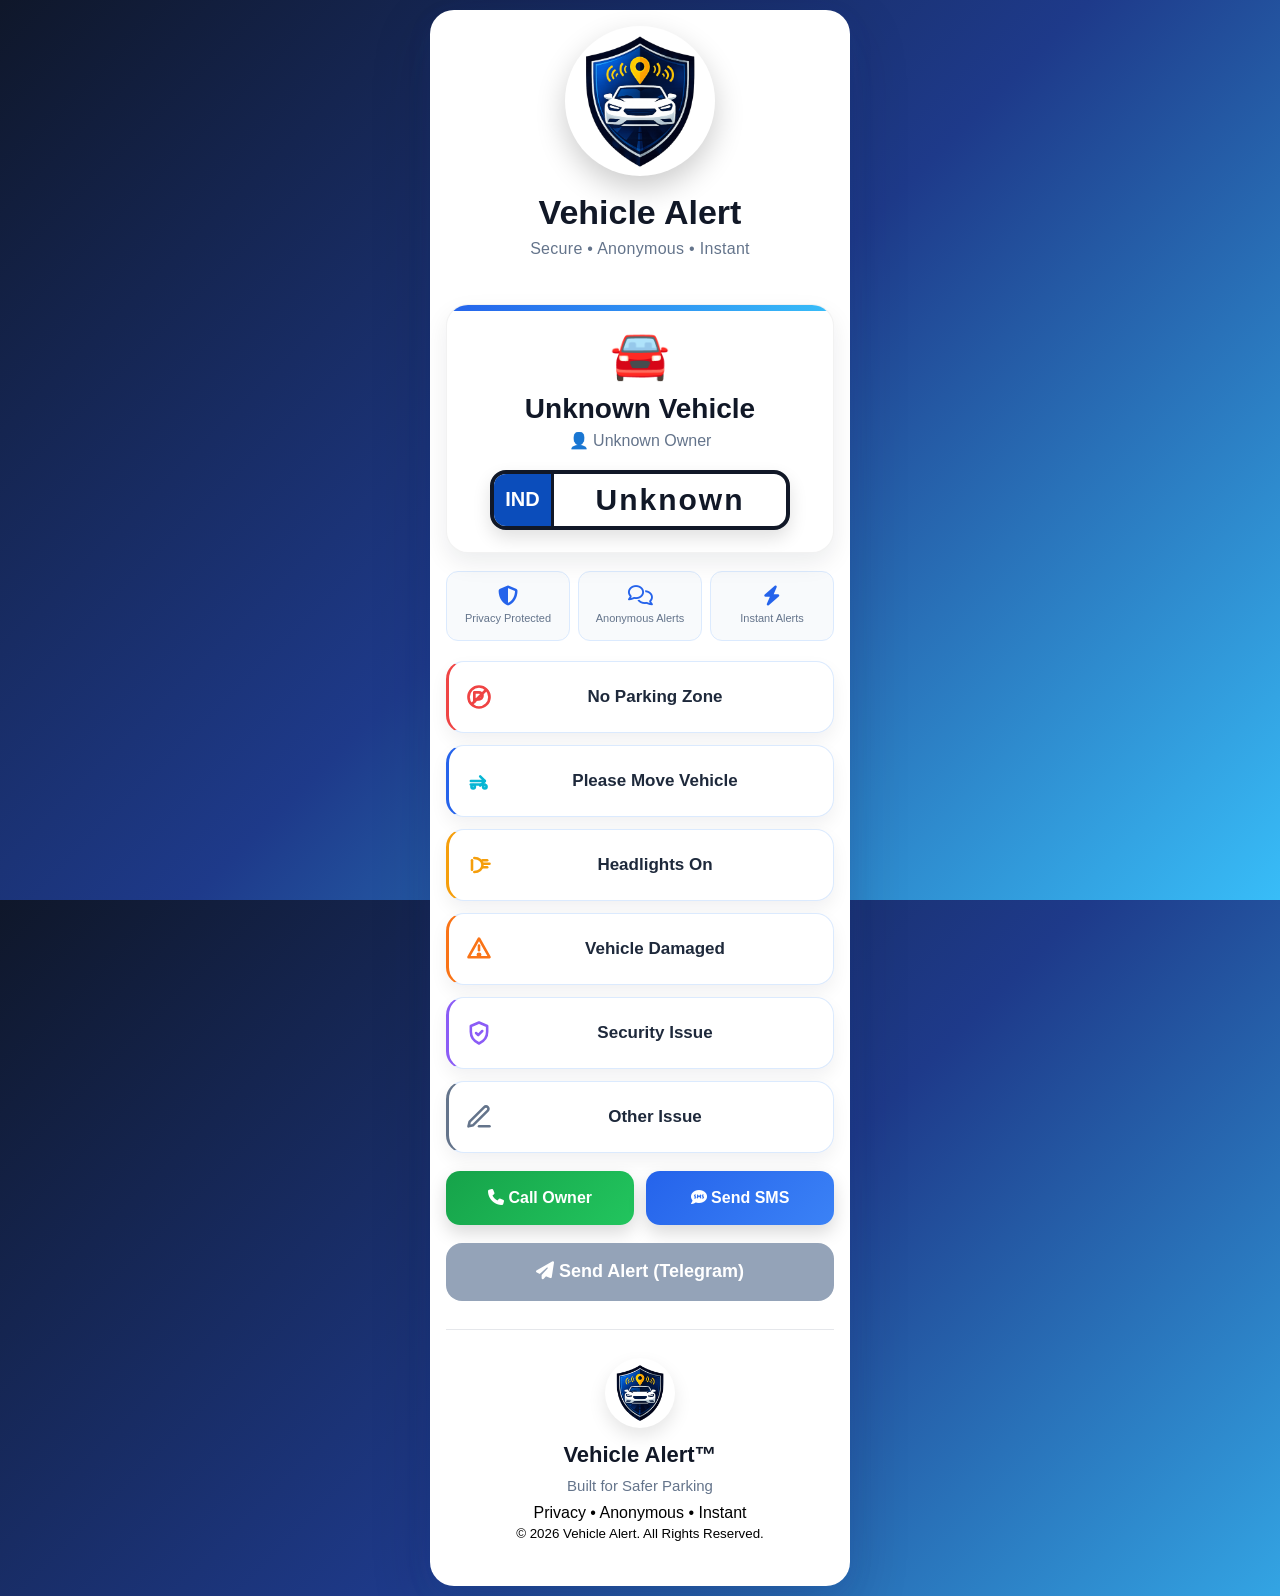
==== commit 1aab30a8: "Update index.html" ====
--- a/index.html
+++ b/index.html
@@ -187,7 +187,7 @@
 
 <i class="fa-solid fa-paper-plane"></i>
 
-<span>Send Alert</span>
+<span>Send Alert (Telegram)</span>
 
 </button>
 
@@ -242,24 +242,27 @@
 </div>
 
 <!-- =========================
-     Confirmation Popup
+     PREMIUM CONFIRM POPUP
 ========================== -->
+
 <div id="confirmPopup" class="popup-overlay">
 
     <div class="popup-card">
 
         <button class="popup-close"
                 onclick="closeConfirm()">
-            ✕
+            <i class="fa-solid fa-xmark"></i>
         </button>
 
-        <div class="popup-icon">
+        <div class="popup-icon" id="popupIcon">
             🚨
         </div>
 
-        <h2>Confirm Alert</h2>
-
-        <p>
+        <h2 id="popupTitle">
+            Confirm Alert
+        </h2>
+
+        <p id="popupMessage">
             Are you sure you want to notify the vehicle owner?
         </p>
 
@@ -272,9 +275,12 @@
             </button>
 
             <button
+                id="popupConfirmBtn"
                 class="confirm-btn"
                 onclick="confirmSend()">
+
                 🚨 Send Alert
+
             </button>
 
         </div>
--- a/style.css
+++ b/style.css
@@ -49,8 +49,10 @@
 
     padding:16px;
 
-    box-shadow:
-    0 18px 45px rgba(0,0,0,.20);
+   box-shadow:
+
+0 20px 60px rgba(15,23,42,.18),
+0 8px 24px rgba(37,99,235,.10);
 
 }
 
@@ -509,7 +511,10 @@
 
     animation:pop .25s ease;
 
-}
+border-top:5px solid #22c55e;
+
+}
+
 
 .success-card h2{
 
@@ -1292,12 +1297,20 @@
     padding:30px;
     text-align:center;
     animation:popup .3s ease;
+    border-top:5px solid #2563eb;
 }
 
 .loader-logo{
-    width:80px;
-    height:80px;
-    margin:auto auto 18px;
+
+    width:90px;
+    height:90px;
+
+    object-fit:contain;
+
+    display:block;
+
+    margin:0 auto 20px;
+
 }
 
 .loader-spinner{
@@ -1379,24 +1392,54 @@
 
 .popup-overlay.show .popup-card{
 
+    animation:popupBounce .35s ease forwards;
+
+}
+
+@keyframes popupBounce{
+
+0%{
+opacity:0;
+transform:scale(.82);
+}
+
+60%{
+opacity:1;
+transform:scale(1.03);
+}
+
+100%{
+opacity:1;
 transform:scale(1);
+}
 
 }
 
 .popup-close{
 
-position:absolute;
-right:16px;
-top:16px;
-
-border:none;
-background:none;
-
-font-size:20px;
-
-cursor:pointer;
-
-opacity:.45;
+width:34px;
+height:34px;
+
+border-radius:50%;
+
+background:#f3f4f6;
+
+display:flex;
+
+align-items:center;
+justify-content:center;
+
+transition:.2s;
+
+opacity:1;
+
+}
+
+.popup-close:hover{
+
+background:#e5e7eb;
+
+transform:rotate(90deg);
 
 }
 
